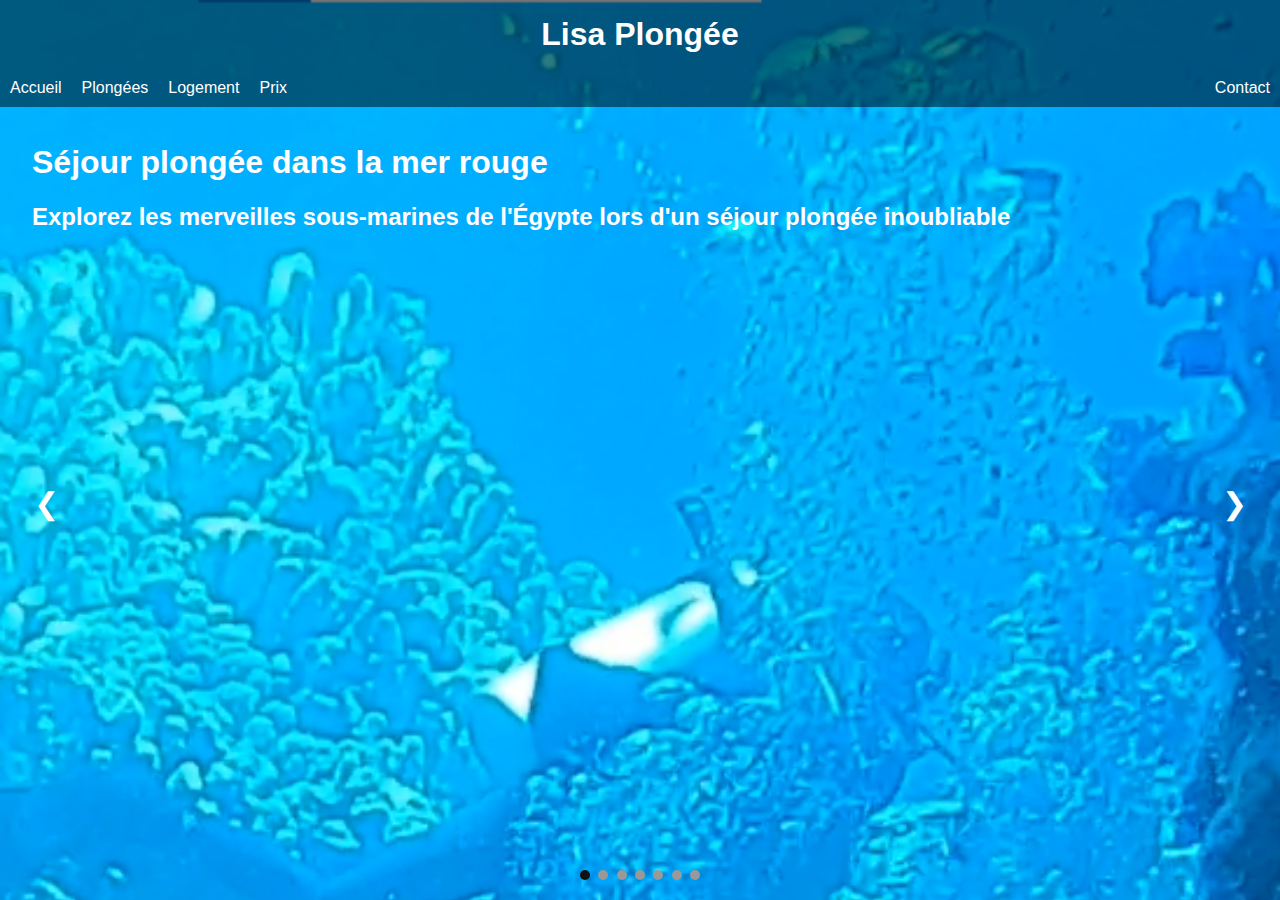
==== index.html @ f899be58 "FIrst page +- ok need to change appartement" ====
<html>
    <head>
        <title>Diving</title>
        <link rel="stylesheet" type="text/css" href="style.css">
        <meta name="viewport" content="width=device-width, initial-scale=1"> 
		<meta content="text/html;charset=utf-8" http-equiv="Content-Type">
		<script type="text/javascript" src="script.js"></script>
    </head>
    <body>
		<div html-file="header/header.html"></div>
        <main>
            

            <div class="gallery" index="0" onload="onGalleryLoaded(this)">
                <div class="slides">
                    <div>
                        <h1>Séjour plongée dans la mer rouge</h1>
                        <h2>Explorez les merveilles sous-marines de l'Égypte lors d'un séjour plongée inoubliable</h2>
                    </div>

                    <div class="card">
                        <h3>Plongées</h3>
                        <img src="images/index/plongée.png" />
                        
                        <p>Venez découvrir les trésors cachés des profondeures de la mer rouge et laissez-vous emporter par la beauté époustouflante de Hurgadha et Marsa Alam</p>
                    </div>

                    <div class="card">
                        <h3>Logement</h3>
                        <img src="images/index/logement.JPG" />
                        <p>Passer un séjour en toute tramquilité dans notre appartement situé à Marsa Alam ou profitez les pied en éventail de vos vacances dans l'hotel de votre choix !</p>
                    </div>
                    <div class="card">
                        <h3>Transferts</h3>
                        <img src="images/index/transfert.jpg" />
                        <p>Choisisez votre vol, communiquez-nous votre date et votre heure d'arrivée et ne pensez plus à rien ! Une personne de confiance viendra vous chercher directement à l'aéroport de votre arrivée pour vous amener à votre lieu de séjour en tout sécurité et sans complications.</p> 
                    </div>
                    <div class="card">
                        <h3>Restauration</h3>
                        <img src="images/index/restauration.jpg" />
                        <p>Découvrez les richesse culinaires de l'Egypte dans les restaurants alentours et découverz les spécialité de la régions.</p>
                    </div>
    
                    <div class="card">
                        <h3>Santé et sécurité</h3>
                        <img src="images/index/santé.png" />
                        <p>Votre santé et votre sécurité nous tient à coeur. </p>
                        <p>Sur place vous disposerz d'un kit de pharacie avec les essentiles de voyage. Un numéro de contact vous sera fournit en cas de problème.</p>
                        <p>Nous vous conseillons de prendre une assurance accidents de plongée (possibilité de décider sur place)</p>
                    </div>
    
                    <div class="card">
                        <h3>Activités annexes</h3>
                        <img src="images/index/activité.png" />
                        <p>La plongée on adore ! Mais pourquoi ne pas profiter d'autres activité dans la région ? En plus des plongées, laissez vous tenter par une journée de quad ou de 4x4 dans le désert ou encore une après midi de bronzette au bord de la plage.</p>
                    </div>
    
                    <div class="card">
                        <h3>Ce que vous pourrez voir</h3>
                        <img src="images/index/restauration.jpg" />
                        <p>Découvrez les photos, vidéos ou montages de personnes ayant déjà participer à un séjour avec nous ! N'hesitez pas à nous envoyé des photos ou vidéos de votre séjour pour partager avec les internautes les différentes espèces que vous avez rencontré</p>
                    </div>
                </div>
                <a class="prev" onclick="previousSlide(this)">❮</a>
				<a class="next" onclick="nextSlide(this)">❯</a>
                <div class="dots">
                    <span onclick="showSlide(0, this)"></span>
                    <span onclick="showSlide(1, this)"></span>
                    <span onclick="showSlide(2, this)"></span>
                    <span onclick="showSlide(3, this)"></span>
                    <span onclick="showSlide(4, this)"></span>
                    <span onclick="showSlide(5, this)"></span>
                    <span onclick="showSlide(6, this)"></span>
                </div>
            </div>
                
                <!--  -->

            

            
            <!-- <div class="pages">
                <div class="card">
                    <h3>Plongées</h3>
                    <img src="images/index/plongée.png" />
                    <p>Venez découvrir les trésors cachés des profondeures de la mer rouge et laissez-vous emporter par la beauté époustouflante de Hurgadha et Marsa Alam</p>
                </div>
                <div class="card">
                    <h3>Logement</h3>
                    <img src="images/index/logement.JPG" />
                    <p>Passer un séjour en toute tramquilité dans notre appartement situé à Marsa Alam ou profitez les pied en éventail de vos vacances dans l'hotel de votre choix !</p>
                </div>
                <div class="card">
                    <h3>Transferts</h3>
                    <img src="images/index/transfert.jpg" />
                    <p>Choisisez votre vol, communiquez-nous votre date et votre heure d'arrivée et ne pensez plus à rien ! Une personne de confiance viendra vous chercher directement à l'aéroport de votre arrivée pour vous amener à votre lieu de séjour en tout sécurité et sans complications.</p> 
                </div>
            </div> -->


            <!-- <div class="flex">
            
            </div> -->

            <!-- <div class="flex">
                <div class="card">
                    <h3>Restauration</h3>
                    <img src="images/index/restauration.jpg" />
                    <p>Découvrez les richesse culinaires de l'Egypte dans les restaurants alentours et découverz les spécialité de la régions.</p>
                </div>

                <div class="card">
                    <h3>Santé et sécurité</h3>
                    <img src="images/index/restauration.jpg" />
                    <p>Découvrez les richesse culinaires de l'Egypte dans les restaurants alentours et découverz les spécialité de la régions.</p>
                </div>

                <div class="card">
                    <h3>Activités annexes</h3>
                    <img src="images/index/restauration.jpg" />
                    <p>Découvrez les richesse culinaires de l'Egypte dans les restaurants alentours et découverz les spécialité de la régions.</p>
                </div>

                <div class="card">
                    <h3>Galerie</h3>
                    <img src="images/index/restauration.jpg" />
                    <p>Découvrez les richesse culinaires de l'Egypte dans les restaurants alentours et découverz les spécialité de la régions.</p>
                </div>
                  
            </div> -->

            <!-- <p>
                Venez découvrir les trésors cachés des profondeures de la mer rouge et laissez-vous emporter par la beauté époustouflante de Hurgadha et Marsa Alam grâce à notre service d'organisation de séjours sur mesure. 
            </p>
            <video controls>
                <source src="montageFullHD.mp4" type="video/mp4">
              Your browser does not support the video tag.
            </video>
            <p>
                Nous vous propose d'organiser pour vous le séjour comprenant le logement, les transferts ainsi que les plongées. Je peux également vous proposer des restaurants intéressants de la région ainsi que des activités annexes (plages, snorkeling, quad, etc.). Je suis à votre disposition pour toute question.
            </p> -->
        </main>
    </body>
</html>
---- style.css ----
main {
    display: flex;
    flex-direction: column;
    margin: 1rem;
}

.gallery {
    display: flex;
    flex-grow: 1;
    flex-direction: column;
    position: relative;
    gap: 1rem;
}

.slides {
    flex-grow: 1;
    display: flex;
    flex-direction: column;
}

.slides > * {
    margin: 0 1rem;
    display: flex;
    flex-direction: column;
    flex-grow: 1;
    display: none;
}

.card {
    background-color: rgba(0,0,0,0.5);
    color: white;
    flex-grow: 1;
    padding: 1rem;
}

.card > img
{
    width: 50%;
    display: block;
    margin: auto;
}

.card > h3 {
    text-align: center;
    margin: 0;
    margin-bottom: 1rem;
}

.prev, .next {
    cursor: pointer;
    position: absolute;
    top: 50%;
    transform: translateY(-50%);
    width: 60px;
    height: 60px;
    display: flex;
    align-items: center;
    justify-content: center;
    border-radius: 50%;
    font-size: 30px;
    background-color: rgba(255,255,255,0);
    transition: background-color 0.6s ease;
}

.prev { 
    left: 0; 
}
.next { 
    right: 0; 
}

.prev:hover, .next:hover 
{
    background-color: rgba(255,255,255,0.5);
}

.dots > * {
    cursor: pointer;
    height: 10px;
    width: 10px;
    margin: 0 2px;
    background-color: #999999;
    border-radius: 50%;
    display: inline-block;
    transition: background-color 0.6s ease;
}

.active, .dot:hover 
{ 
    background-color: #111111;
}

.dots { 
    text-align: center;
}


/* Media Query for Mobile Devices */
@media (max-width: 480px) {

}
  
/* Media Query for low resolution  Tablets, Ipads */
@media (min-width: 481px) and (max-width: 1024px) {

}
  
/* Media Query for Laptops and Desktops */
@media (min-width: 1025px){

}

.title > h1 {
    color: white;
    display: block;
    font-size: x-large;
    max-width: 70%;
    margin: auto;
}

html {
    --border-radius: 0.5rem;
    color: white;
    
}

body {
    margin: 0;
    font-family: 'Gill Sans', 'Gill Sans MT', Calibri, 'Trebuchet MS', sans-serif, sans-serif;
    background-image: url("images/style/background.png");
    background-size: 100%;
    
    background-color: rgb(37, 36, 36);
    display: flex;
    flex-direction: column;
    min-height: 100%;
}

.border {
    border: 20px solid white;
    box-shadow: 0 0 10px rgba(0,0,0,0.5);
    width: 1rem;
    max-width: 20rem;
    min-width: 10rem;
}

.flex {
    display: flex;
    flex-wrap: wrap;

}

.flex > * {
    flex: 1 1 200px;
    margin: 0.5rem;
}

body {
    display: flex;
    flex-direction: column;
}
  
main {
    flex-grow: 1;
    position: relative;
}









/* --- HEADER --- */

header > h1 {
    text-align: center;
    color: white;
    font-size: 2rem;
    padding: 1rem;
    margin: 0;
}

header {
    margin: 0;
    background-color: rgba(0,0,0,0.5);
}

nav > ul {
    list-style-type: none;
    padding: 0;
    margin: 0;
    overflow: hidden;
    
}
  
nav > ul > li {
    float: left;
}

nav > ul > .right {
    float: right;
}
  
nav > ul > li a {
    display: block;
    color: white;
    text-align: center;
    padding: 10px;
    text-decoration: none;
}
  
nav > ul > li a:hover:not(.active) {
    background-color: #111;
}
  
nav .active {
    background-color: #04AA6D;
}

/* --- MAIN --- */

video {
    width: 100%;
    height: auto;
}

/* --- DIAPORAMA IMAGES --- */

.custom-slider { 
    display: none; 
}


.slide-container {
    position: relative;
    margin: auto;
}

.prev, .next {
    cursor: pointer;
    position: absolute;
    top: 50%;
    transform: translateY(-50%);
    width: 60px;
    height: 60px;
    display: flex;
    align-items: center;
    justify-content: center;
    border-radius: 50%;
    color: white;
    font-size: 30px;
    background-color: rgba(0,0,0,0);
    transition: background-color 0.6s ease;
}

.prev { 
    left: 0; 
}
.next { 
    right: 0; 
}

.prev:hover, .next:hover 
{
    background-color: rgba(0,0,0,0.5);
}

.slide-text {
    position: absolute;
    color: #ffffff;
    font-size: 15px;
    padding: 15px;
    bottom: 15px;
    width: 100%;
    text-align: center;
}

.slide-index {
    color: #ffffff;
    font-size: 13px;
    padding: 15px;
    position: absolute;
    top: 0;
}

.slide-img {
    width: 100%;
    height: auto;
    object-fit: cover;
    object-position: center;
}

.slide-dot { 
    text-align: center;
}

.dot {
    cursor: pointer;
    height: 10px;
    width: 10px;
    margin: 0 2px;
    background-color: #999999;
    border-radius: 50%;
    display: inline-block;
    transition: background-color 0.6s ease;
}

.active, .dot:hover 
{ 
    background-color: #111111;
}

.fade {
    animation-name: fade;
    animation-duration: 1s;
}

@keyframes fade {
    from {opacity: 0}
    to {opacity: 1}
}
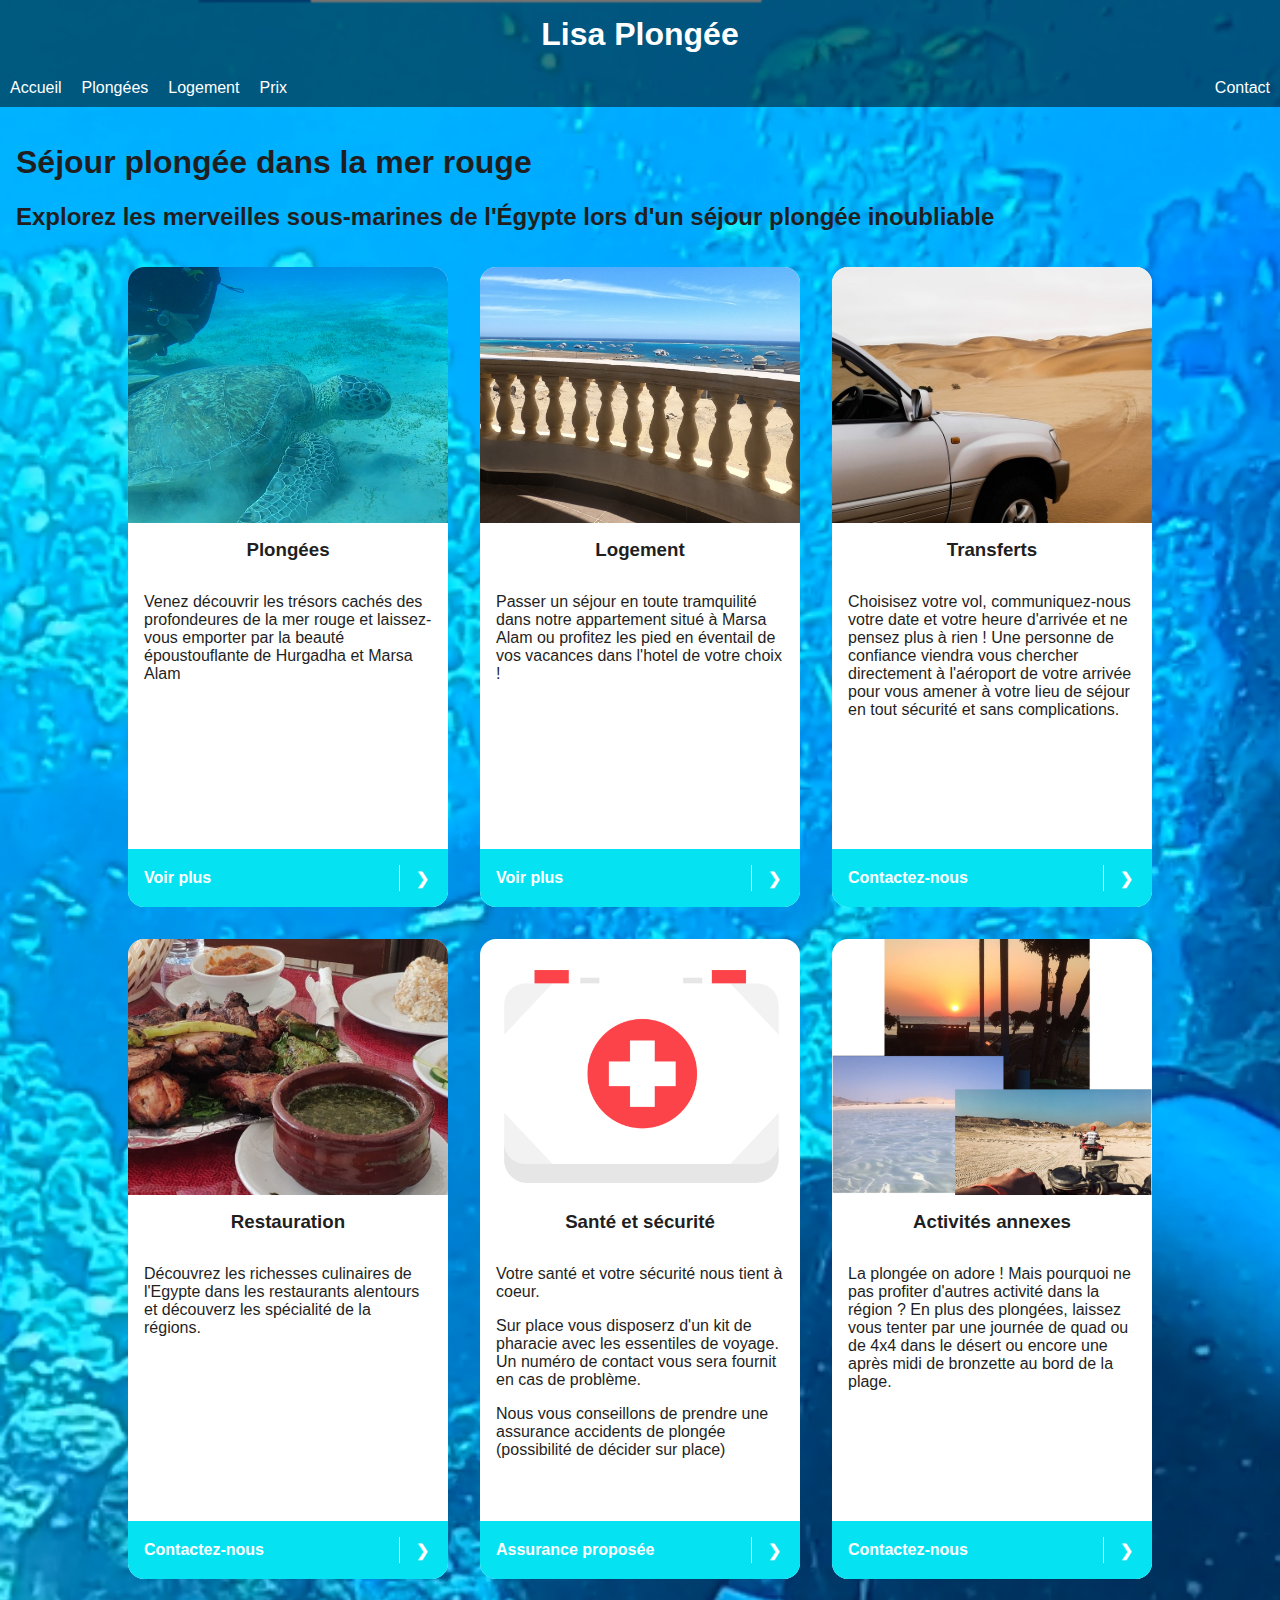
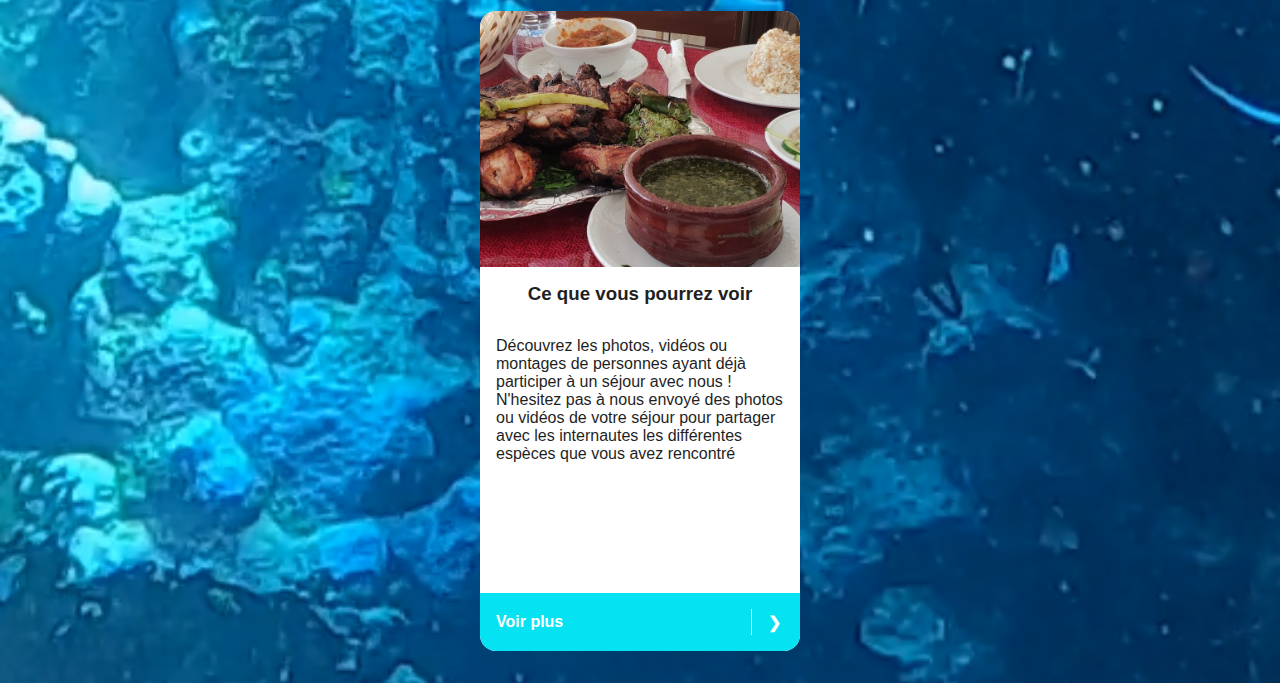
==== commit 37fb6e30: "change card remove index slider" ====
--- a/index.html
+++ b/index.html
@@ -2,143 +2,105 @@
     <head>
         <title>Diving</title>
         <link rel="stylesheet" type="text/css" href="style.css">
-        <meta name="viewport" content="width=device-width, initial-scale=1"> 
-		<meta content="text/html;charset=utf-8" http-equiv="Content-Type">
+        <meta name="viewport" content="width=device-width, initial-scale=1" /> 
+		<meta content="text/html;charset=utf-8" http-equiv="Content-Type" />
 		<script type="text/javascript" src="script.js"></script>
     </head>
     <body>
 		<div html-file="header/header.html"></div>
         <main>
             
-
-            <div class="gallery" index="0" onload="onGalleryLoaded(this)">
-                <div class="slides">
-                    <div>
-                        <h1>Séjour plongée dans la mer rouge</h1>
-                        <h2>Explorez les merveilles sous-marines de l'Égypte lors d'un séjour plongée inoubliable</h2>
-                    </div>
-
-                    <div class="card">
-                        <h3>Plongées</h3>
-                        <img src="images/index/plongée.png" />
-                        
+            <div>
+                <h1>Séjour plongée dans la mer rouge</h1>
+                <h2>Explorez les merveilles sous-marines de l'Égypte lors d'un séjour plongée inoubliable</h2>
+            </div>
+            <div class="card-container">
+                <div class="card">
+                    <img src="images/index/plongée.png" />
+                    <h3>Plongées</h3>
+                    <div class="card-description">
                         <p>Venez découvrir les trésors cachés des profondeures de la mer rouge et laissez-vous emporter par la beauté époustouflante de Hurgadha et Marsa Alam</p>
                     </div>
+                    <div class="card-bottom">
+                        <span>Voir plus</span>
+                        <a href="/diving.html">❯</a>
+                    </div>
+                </div>
 
-                    <div class="card">
-                        <h3>Logement</h3>
-                        <img src="images/index/logement.JPG" />
+                <div class="card">
+                    <img src="images/index/logement.JPG" />
+                    <h3>Logement</h3>
+                    <div class="card-description">
                         <p>Passer un séjour en toute tramquilité dans notre appartement situé à Marsa Alam ou profitez les pied en éventail de vos vacances dans l'hotel de votre choix !</p>
                     </div>
-                    <div class="card">
-                        <h3>Transferts</h3>
-                        <img src="images/index/transfert.jpg" />
+                    <div class="card-bottom">
+                        <span>Voir plus</span>
+                        <a href="/appartement.html">❯</a>
+                    </div>
+                </div>
+                <div class="card">
+                    <img src="images/index/transfert.jpg" />
+                    <h3>Transferts</h3>
+                    <div class="card-description">
+
                         <p>Choisisez votre vol, communiquez-nous votre date et votre heure d'arrivée et ne pensez plus à rien ! Une personne de confiance viendra vous chercher directement à l'aéroport de votre arrivée pour vous amener à votre lieu de séjour en tout sécurité et sans complications.</p> 
                     </div>
-                    <div class="card">
-                        <h3>Restauration</h3>
-                        <img src="images/index/restauration.jpg" />
-                        <p>Découvrez les richesse culinaires de l'Egypte dans les restaurants alentours et découverz les spécialité de la régions.</p>
+                    <div class="card-bottom">
+                        <span>Contactez-nous</span>
+                        <a href="/contact.html">❯</a>
                     </div>
-    
-                    <div class="card">
-                        <h3>Santé et sécurité</h3>
-                        <img src="images/index/santé.png" />
+                </div>
+                <div class="card">
+                    <img src="images/index/restauration.jpg" />
+                    <h3>Restauration</h3>
+                    <div class="card-description">
+                        <p>Découvrez les richesses culinaires de l'Egypte dans les restaurants alentours et découverz les spécialité de la régions.</p>
+                    </div>
+                    <div class="card-bottom">
+                        <span>Contactez-nous</span>
+                        <a href="/contact.html">❯</a>
+                    </div>
+                </div>
+
+                <div class="card">
+                    <img src="images/index/santé.png" />
+                    <h3>Santé et sécurité</h3>
+                    <div class="card-description">
+
                         <p>Votre santé et votre sécurité nous tient à coeur. </p>
                         <p>Sur place vous disposerz d'un kit de pharacie avec les essentiles de voyage. Un numéro de contact vous sera fournit en cas de problème.</p>
                         <p>Nous vous conseillons de prendre une assurance accidents de plongée (possibilité de décider sur place)</p>
                     </div>
-    
-                    <div class="card">
-                        <h3>Activités annexes</h3>
-                        <img src="images/index/activité.png" />
-                        <p>La plongée on adore ! Mais pourquoi ne pas profiter d'autres activité dans la région ? En plus des plongées, laissez vous tenter par une journée de quad ou de 4x4 dans le désert ou encore une après midi de bronzette au bord de la plage.</p>
+                    <div class="card-bottom">
+                        <span>Assurance proposée</span>
+                        <a href="https://www.daneurope.org/fr/">❯</a>
                     </div>
-    
-                    <div class="card">
-                        <h3>Ce que vous pourrez voir</h3>
-                        <img src="images/index/restauration.jpg" />
-                        <p>Découvrez les photos, vidéos ou montages de personnes ayant déjà participer à un séjour avec nous ! N'hesitez pas à nous envoyé des photos ou vidéos de votre séjour pour partager avec les internautes les différentes espèces que vous avez rencontré</p>
-                    </div>
-                </div>
-                <a class="prev" onclick="previousSlide(this)">❮</a>
-				<a class="next" onclick="nextSlide(this)">❯</a>
-                <div class="dots">
-                    <span onclick="showSlide(0, this)"></span>
-                    <span onclick="showSlide(1, this)"></span>
-                    <span onclick="showSlide(2, this)"></span>
-                    <span onclick="showSlide(3, this)"></span>
-                    <span onclick="showSlide(4, this)"></span>
-                    <span onclick="showSlide(5, this)"></span>
-                    <span onclick="showSlide(6, this)"></span>
-                </div>
-            </div>
-                
-                <!--  -->
-
-            
-
-            
-            <!-- <div class="pages">
-                <div class="card">
-                    <h3>Plongées</h3>
-                    <img src="images/index/plongée.png" />
-                    <p>Venez découvrir les trésors cachés des profondeures de la mer rouge et laissez-vous emporter par la beauté époustouflante de Hurgadha et Marsa Alam</p>
-                </div>
-                <div class="card">
-                    <h3>Logement</h3>
-                    <img src="images/index/logement.JPG" />
-                    <p>Passer un séjour en toute tramquilité dans notre appartement situé à Marsa Alam ou profitez les pied en éventail de vos vacances dans l'hotel de votre choix !</p>
-                </div>
-                <div class="card">
-                    <h3>Transferts</h3>
-                    <img src="images/index/transfert.jpg" />
-                    <p>Choisisez votre vol, communiquez-nous votre date et votre heure d'arrivée et ne pensez plus à rien ! Une personne de confiance viendra vous chercher directement à l'aéroport de votre arrivée pour vous amener à votre lieu de séjour en tout sécurité et sans complications.</p> 
-                </div>
-            </div> -->
-
-
-            <!-- <div class="flex">
-            
-            </div> -->
-
-            <!-- <div class="flex">
-                <div class="card">
-                    <h3>Restauration</h3>
-                    <img src="images/index/restauration.jpg" />
-                    <p>Découvrez les richesse culinaires de l'Egypte dans les restaurants alentours et découverz les spécialité de la régions.</p>
                 </div>
 
                 <div class="card">
-                    <h3>Santé et sécurité</h3>
-                    <img src="images/index/restauration.jpg" />
-                    <p>Découvrez les richesse culinaires de l'Egypte dans les restaurants alentours et découverz les spécialité de la régions.</p>
+                    <img src="images/index/activité.png" />
+                    <h3>Activités annexes</h3>
+                    <div class="card-description">
+                        <p>La plongée on adore ! Mais pourquoi ne pas profiter d'autres activité dans la région ? En plus des plongées, laissez vous tenter par une journée de quad ou de 4x4 dans le désert ou encore une après midi de bronzette au bord de la plage.</p>
+                    </div>
+                    <div class="card-bottom">
+                        <span>Contactez-nous</span>
+                        <a href="/appartement.html">❯</a>
+                    </div>
                 </div>
 
                 <div class="card">
-                    <h3>Activités annexes</h3>
                     <img src="images/index/restauration.jpg" />
-                    <p>Découvrez les richesse culinaires de l'Egypte dans les restaurants alentours et découverz les spécialité de la régions.</p>
+                    <h3>Ce que vous pourrez voir</h3>
+                    <div class="card-description">
+                        <p>Découvrez les photos, vidéos ou montages de personnes ayant déjà participer à un séjour avec nous ! N'hesitez pas à nous envoyé des photos ou vidéos de votre séjour pour partager avec les internautes les différentes espèces que vous avez rencontré</p>
+                    </div>
+                    <div class="card-bottom">
+                        <span>Voir plus</span>
+                        <a href="">❯</a>
+                    </div>
                 </div>
-
-                <div class="card">
-                    <h3>Galerie</h3>
-                    <img src="images/index/restauration.jpg" />
-                    <p>Découvrez les richesse culinaires de l'Egypte dans les restaurants alentours et découverz les spécialité de la régions.</p>
-                </div>
-                  
-            </div> -->
-
-            <!-- <p>
-                Venez découvrir les trésors cachés des profondeures de la mer rouge et laissez-vous emporter par la beauté époustouflante de Hurgadha et Marsa Alam grâce à notre service d'organisation de séjours sur mesure. 
-            </p>
-            <video controls>
-                <source src="montageFullHD.mp4" type="video/mp4">
-              Your browser does not support the video tag.
-            </video>
-            <p>
-                Nous vous propose d'organiser pour vous le séjour comprenant le logement, les transferts ainsi que les plongées. Je peux également vous proposer des restaurants intéressants de la région ainsi que des activités annexes (plages, snorkeling, quad, etc.). Je suis à votre disposition pour toute question.
-            </p> -->
+            </div>
         </main>
     </body>
 </html>--- a/style.css
+++ b/style.css
@@ -1,6 +1,4 @@
 main {
-    display: flex;
-    flex-direction: column;
     margin: 1rem;
 }
 
@@ -26,24 +24,68 @@
     display: none;
 }
 
+
+.card-container {
+    display: flex;
+    flex-wrap: wrap;
+    justify-content: center;
+}
+
 .card {
-    background-color: rgba(0,0,0,0.5);
-    color: white;
-    flex-grow: 1;
-    padding: 1rem;
+    background-color: white;
+    margin: 1rem;
+    width: 20%;
+    min-width: 20rem;
+    border-radius: 1rem;
+    display: flex;
+    flex-direction: column;
+    height: 40rem;
+
 }
 
 .card > img
 {
-    width: 50%;
+    width: 100%;
+    height: 40%;
     display: block;
     margin: auto;
+    border-radius: 1rem 1rem 0 0;
+    margin: 0;
+    object-fit: cover;
 }
 
 .card > h3 {
     text-align: center;
-    margin: 0;
-    margin-bottom: 1rem;
+    margin: 1rem;
+}
+
+.card > p {
+    margin: 1rem;
+}
+
+.card-description{
+    margin: 0 1rem;
+    max-width: max-content;
+    flex-grow: 1;
+}
+
+.card-bottom{
+    background-color: #05e3f3;
+    border-radius: 0 0 1rem 1rem;
+    padding : 1rem;
+    color: white;
+    display: flex;
+    font-weight: bold;
+    align-items: center;
+}
+
+.card-bottom > a{
+    text-decoration: none;
+    color: white;
+    margin-left: auto;
+    border-left: 1px solid white;
+    padding: 0.2rem;
+    padding-left: 1rem;
 }
 
 .prev, .next {
@@ -120,13 +162,13 @@
 
 html {
     --border-radius: 0.5rem;
-    color: white;
+    color : rgb(31, 31, 31);
     
 }
 
 body {
     margin: 0;
-    font-family: 'Gill Sans', 'Gill Sans MT', Calibri, 'Trebuchet MS', sans-serif, sans-serif;
+    font-family: "Helvetica";
     background-image: url("images/style/background.png");
     background-size: 100%;
     
@@ -159,10 +201,75 @@
     display: flex;
     flex-direction: column;
 }
-  
-main {
-    flex-grow: 1;
-    position: relative;
+
+
+:root {
+    --info_section_gradSize: 30px;
+    --info_section_gradColor:  rgba(71, 71, 243, 0.7);
+}
+
+.info_section {
+    padding:var(--info_section_gradSize);
+    max-width: fit-content;
+
+  background-image: 
+    /* center */
+    linear-gradient(to bottom, var(--info_section_gradColor), var(--info_section_gradColor)), 
+    /* top */
+    linear-gradient(to top, var(--info_section_gradColor), transparent), 
+    /* right */
+    linear-gradient(to right, var(--info_section_gradColor), transparent), 
+    /* bottom */
+    linear-gradient(to bottom, var(--info_section_gradColor), transparent), 
+    /* left */
+    linear-gradient(to left, var(--info_section_gradColor), transparent), 
+    /* top left */
+    radial-gradient(ellipse farthest-side at 100% 100%, var(--info_section_gradColor), transparent), 
+    /* top right */
+    radial-gradient(ellipse farthest-side at 0 100%, var(--info_section_gradColor), transparent), 
+    /* bottom right */
+    radial-gradient(ellipse farthest-side at 0 0, var(--info_section_gradColor), transparent), 
+    /* bottom left */
+    radial-gradient(ellipse farthest-side at 100% 0, var(--info_section_gradColor), transparent);
+  background-position: 
+    /* center */
+    var(--info_section_gradSize) var(--info_section_gradSize), 
+    /* top */
+    var(--info_section_gradSize) 0, 
+    /* right */
+    100% var(--info_section_gradSize), 
+    /* bottom */
+    var(--info_section_gradSize) 100%, 
+    /* left */
+    0 var(--info_section_gradSize),
+    /* top left */
+    0 0, 
+    /* top right */
+    100% 0,
+    /* bottom right */
+    100% 100%, 
+    /* bottom left */
+    0 100%;
+  background-size:
+    /* center */
+    calc(100% - 2 * var(--info_section_gradSize)) calc(100% - 2 * var(--info_section_gradSize)), 
+    /* top */
+    calc(100% - 2 * var(--info_section_gradSize)) var(--info_section_gradSize), 
+    /* right */
+    var(--info_section_gradSize) calc(100% - 2 * var(--info_section_gradSize)), 
+    /* bottom */
+    calc(100% - 2 * var(--info_section_gradSize)) var(--info_section_gradSize), 
+    /* left */
+    var(--info_section_gradSize) calc(100% - 2 * var(--info_section_gradSize)), 
+    /* top left */
+    var(--info_section_gradSize) var(--info_section_gradSize), 
+    /* top right */
+    var(--info_section_gradSize) var(--info_section_gradSize), 
+    /* bottom right */
+    var(--info_section_gradSize) var(--info_section_gradSize), 
+    /* bottom left */
+    var(--info_section_gradSize) var(--info_section_gradSize);
+  background-repeat: no-repeat;
 }
 
 
@@ -321,4 +428,53 @@
 @keyframes fade {
     from {opacity: 0}
     to {opacity: 1}
+}
+
+
+/* --- Tables --- */
+
+:root {
+    --tableRadius: 15px;
+}
+
+table {
+    table-layout: fixed;
+    border-collapse: collapse;
+}
+
+th, td {
+    padding: 15px;
+    text-align: left;
+}
+
+thead th {
+  background: linear-gradient(
+    to bottom,
+    rgba(0, 0, 0, 0.1),
+    rgb(37, 36, 36)
+  );
+}
+
+thead th:first-child {
+    border-top-left-radius: var(--tableRadius);
+}
+
+thead th:last-child {
+    border-top-right-radius: var(--tableRadius);
+}
+
+tbody tr:last-child td:first-child {
+    border-bottom-left-radius: var(--tableRadius);
+}
+
+tbody tr:last-child td:last-child {
+    border-bottom-right-radius: var(--tableRadius);
+}
+
+tbody tr:nth-child(odd) {
+    background-color: #c66ef8;
+}
+
+tbody tr:nth-child(even) {
+    background-color: #c9a0f8;
 }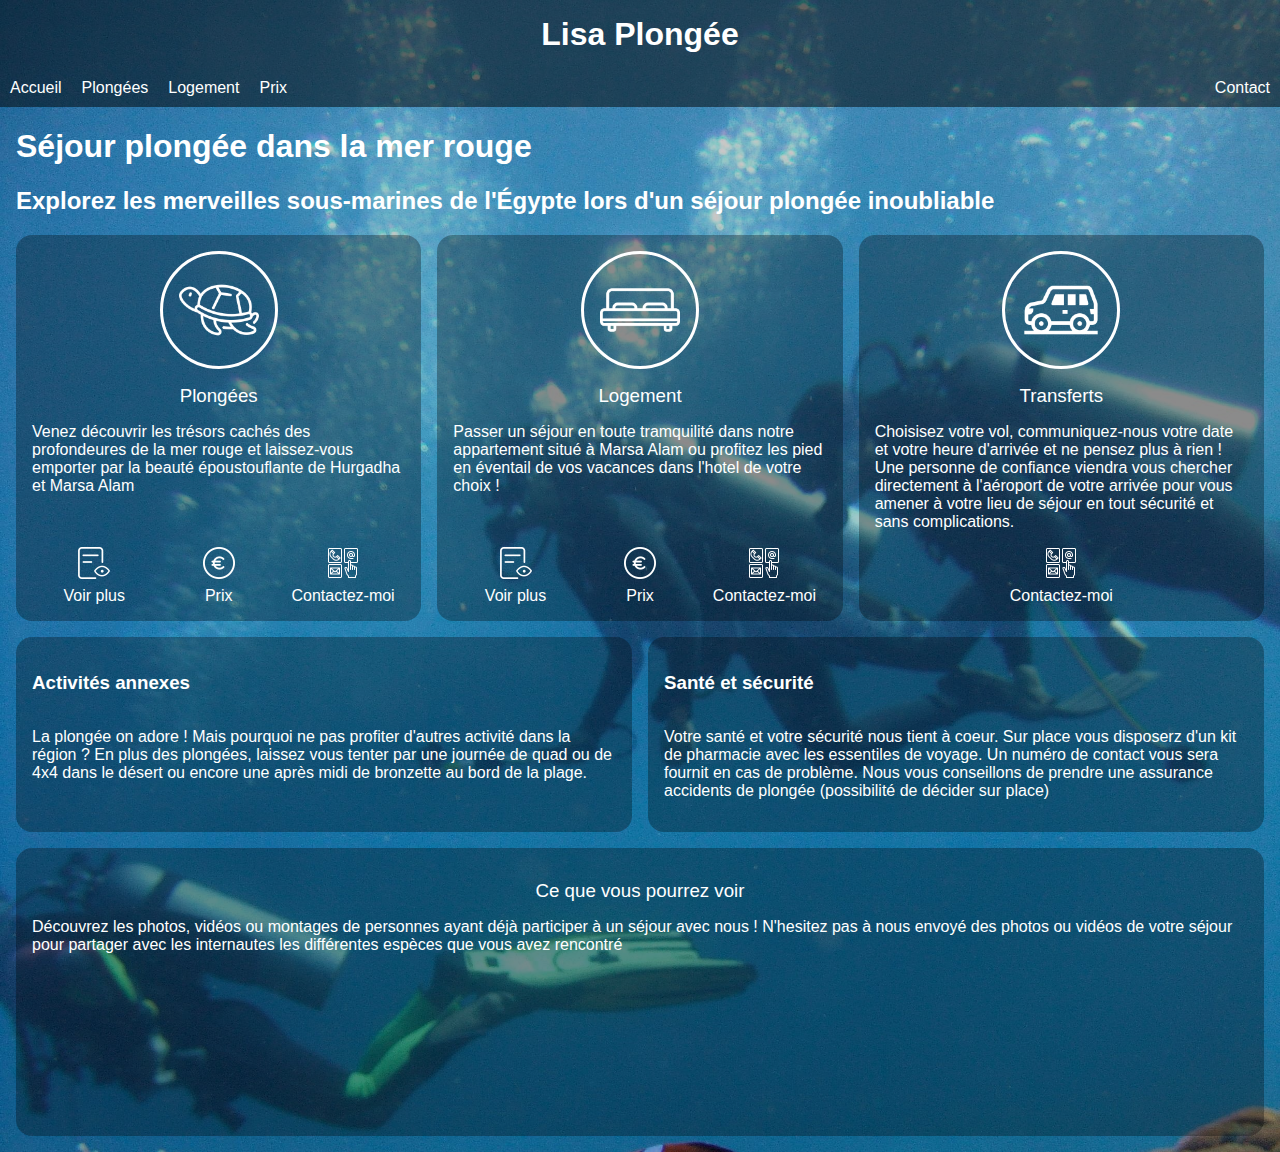
==== commit 8625064e: "index finished and clean diving" ====
--- a/index.html
+++ b/index.html
@@ -16,91 +16,101 @@
             </div>
             <div class="card-container">
                 <div class="card">
-                    <img src="images/index/plongée.png" />
-                    <h3>Plongées</h3>
+                    <div class="card-image">
+                        <img src="images/index/diving.png" />
+                    </div>
                     <div class="card-description">
+                        <h3>Plongées</h3>
                         <p>Venez découvrir les trésors cachés des profondeures de la mer rouge et laissez-vous emporter par la beauté époustouflante de Hurgadha et Marsa Alam</p>
                     </div>
                     <div class="card-bottom">
-                        <span>Voir plus</span>
-                        <a href="/diving.html">❯</a>
+                        <a href="diving.html" class="image-link">
+                            <img src="images/index/voir.png"/>
+                            <div>Voir plus</div>
+                        </a>
+                        <a href="prix.html"  class="image-link">
+                            <img src="images/index/euro.png"/>
+                            <div>Prix</div>
+                        </a>
+                        <a href="contact.html" class="image-link">
+                            <img src="images/index/communiquer.png"/>
+                            <div>Contactez-moi</div>
+                        </a>
                     </div>
                 </div>
 
                 <div class="card">
-                    <img src="images/index/logement.JPG" />
-                    <h3>Logement</h3>
+                    <div class="card-image">
+                        <img src="images/index/accommodation.png" />
+                    </div>
                     <div class="card-description">
+                        <h3>Logement</h3>
                         <p>Passer un séjour en toute tramquilité dans notre appartement situé à Marsa Alam ou profitez les pied en éventail de vos vacances dans l'hotel de votre choix !</p>
                     </div>
                     <div class="card-bottom">
-                        <span>Voir plus</span>
-                        <a href="/appartement.html">❯</a>
-                    </div>
-                </div>
-                <div class="card">
-                    <img src="images/index/transfert.jpg" />
-                    <h3>Transferts</h3>
-                    <div class="card-description">
-
-                        <p>Choisisez votre vol, communiquez-nous votre date et votre heure d'arrivée et ne pensez plus à rien ! Une personne de confiance viendra vous chercher directement à l'aéroport de votre arrivée pour vous amener à votre lieu de séjour en tout sécurité et sans complications.</p> 
-                    </div>
-                    <div class="card-bottom">
-                        <span>Contactez-nous</span>
-                        <a href="/contact.html">❯</a>
-                    </div>
-                </div>
-                <div class="card">
-                    <img src="images/index/restauration.jpg" />
-                    <h3>Restauration</h3>
-                    <div class="card-description">
-                        <p>Découvrez les richesses culinaires de l'Egypte dans les restaurants alentours et découverz les spécialité de la régions.</p>
-                    </div>
-                    <div class="card-bottom">
-                        <span>Contactez-nous</span>
-                        <a href="/contact.html">❯</a>
+                        <a href="diving.html" class="image-link">
+                            <img src="images/index/voir.png"/>
+                            <div>Voir plus</div>
+                        </a>
+                        <a href="prix.html"  class="image-link">
+                            <img src="images/index/euro.png"/>
+                            <div>Prix</div>
+                        </a>
+                        <a href="contact.html" class="image-link">
+                            <img src="images/index/communiquer.png"/>
+                            <div>Contactez-moi</div>
+                        </a>
                     </div>
                 </div>
 
                 <div class="card">
-                    <img src="images/index/santé.png" />
-                    <h3>Santé et sécurité</h3>
+                    <div class="card-image">
+                        <img src="images/index/transfer.png" />
+                    </div>
                     <div class="card-description">
-
-                        <p>Votre santé et votre sécurité nous tient à coeur. </p>
-                        <p>Sur place vous disposerz d'un kit de pharacie avec les essentiles de voyage. Un numéro de contact vous sera fournit en cas de problème.</p>
-                        <p>Nous vous conseillons de prendre une assurance accidents de plongée (possibilité de décider sur place)</p>
+                        <h3>Transferts</h3>
+                        <p>Choisisez votre vol, communiquez-nous votre date et votre heure d'arrivée et ne pensez plus à rien ! Une personne de confiance viendra vous chercher directement à l'aéroport de votre arrivée pour vous amener à votre lieu de séjour en tout sécurité et sans complications.</p> 
                     </div>
                     <div class="card-bottom">
-                        <span>Assurance proposée</span>
-                        <a href="https://www.daneurope.org/fr/">❯</a>
+                        <a href="contact.html" class="image-link">
+                            <img src="images/index/communiquer.png"/>
+                            <div>Contactez-moi</div>
+                        </a>
                     </div>
+                </div>
+            </div>
+
+            <div class="card-container">
+
+                <div class="card">
+                    <h3>Activités annexes</h3>
+                    <p>La plongée on adore ! Mais pourquoi ne pas profiter d'autres activité dans la région ? En plus des plongées, laissez vous tenter par une journée de quad ou de 4x4 dans le désert ou encore une après midi de bronzette au bord de la plage.</p>
                 </div>
 
                 <div class="card">
-                    <img src="images/index/activité.png" />
-                    <h3>Activités annexes</h3>
-                    <div class="card-description">
-                        <p>La plongée on adore ! Mais pourquoi ne pas profiter d'autres activité dans la région ? En plus des plongées, laissez vous tenter par une journée de quad ou de 4x4 dans le désert ou encore une après midi de bronzette au bord de la plage.</p>
-                    </div>
-                    <div class="card-bottom">
-                        <span>Contactez-nous</span>
-                        <a href="/appartement.html">❯</a>
-                    </div>
-                </div>
-
-                <div class="card">
-                    <img src="images/index/restauration.jpg" />
-                    <h3>Ce que vous pourrez voir</h3>
-                    <div class="card-description">
-                        <p>Découvrez les photos, vidéos ou montages de personnes ayant déjà participer à un séjour avec nous ! N'hesitez pas à nous envoyé des photos ou vidéos de votre séjour pour partager avec les internautes les différentes espèces que vous avez rencontré</p>
-                    </div>
-                    <div class="card-bottom">
-                        <span>Voir plus</span>
-                        <a href="">❯</a>
-                    </div>
+                    <h3>Santé et sécurité</h3>
+                    <p>Votre santé et votre sécurité nous tient à coeur. Sur place vous disposerz d'un kit de pharmacie avec les essentiles de voyage. Un numéro de contact vous sera fournit en cas de problème. Nous vous conseillons de prendre une assurance accidents de plongée (possibilité de décider sur place)</p>
                 </div>
             </div>
+
+            <div class="card">
+                <div class="card-description">
+                    <h3>Ce que vous pourrez voir</h3>
+                    <p>Découvrez les photos, vidéos ou montages de personnes ayant déjà participer à un séjour avec nous ! N'hesitez pas à nous envoyé des photos ou vidéos de votre séjour pour partager avec les internautes les différentes espèces que vous avez rencontré</p>
+                </div>
+                <video>
+                    <source src="images/index/video.mp4" type="video/mp4">
+                </video>
+             </div>
+
+            
+
+            
+
+            
+
+                
+            
         </main>
     </body>
 </html>--- a/style.css
+++ b/style.css
@@ -1,6 +1,7 @@
-main {
+main > *{
     margin: 1rem;
 }
+
 
 .gallery {
     display: flex;
@@ -22,70 +23,6 @@
     flex-direction: column;
     flex-grow: 1;
     display: none;
-}
-
-
-.card-container {
-    display: flex;
-    flex-wrap: wrap;
-    justify-content: center;
-}
-
-.card {
-    background-color: white;
-    margin: 1rem;
-    width: 20%;
-    min-width: 20rem;
-    border-radius: 1rem;
-    display: flex;
-    flex-direction: column;
-    height: 40rem;
-
-}
-
-.card > img
-{
-    width: 100%;
-    height: 40%;
-    display: block;
-    margin: auto;
-    border-radius: 1rem 1rem 0 0;
-    margin: 0;
-    object-fit: cover;
-}
-
-.card > h3 {
-    text-align: center;
-    margin: 1rem;
-}
-
-.card > p {
-    margin: 1rem;
-}
-
-.card-description{
-    margin: 0 1rem;
-    max-width: max-content;
-    flex-grow: 1;
-}
-
-.card-bottom{
-    background-color: #05e3f3;
-    border-radius: 0 0 1rem 1rem;
-    padding : 1rem;
-    color: white;
-    display: flex;
-    font-weight: bold;
-    align-items: center;
-}
-
-.card-bottom > a{
-    text-decoration: none;
-    color: white;
-    margin-left: auto;
-    border-left: 1px solid white;
-    padding: 0.2rem;
-    padding-left: 1rem;
 }
 
 .prev, .next {
@@ -137,19 +74,189 @@
 }
 
 
+.section-container {
+    display: flex;
+    flex-wrap: wrap;
+    justify-content: center;
+}
+
+.section-container > *:not(:last-child) {
+    margin-bottom: 1rem;
+}
+
+.section {
+    background-color: rgba(0, 0, 0, 0.3);
+    width: 90%;
+    border-radius: 0.5rem;
+    display: flex;
+    overflow: hidden;
+    align-items: stretch;
+    flex-grow: 1;
+}
+
+.section > img
+{
+    display: inline;
+    margin: 0;
+    position: relative;
+    object-fit: cover;
+}
+
+.section-description > h3 {
+    text-align: center;
+    margin: 0;
+    margin-top: 1rem;
+    font-weight: normal;
+    height: max-content;
+}
+
+.section > p {
+    margin: 1rem;
+}
+
+.section-description{
+    margin: 0 1rem;
+    max-width: max-content;
+    flex-grow: 1;
+}
+
+
+
+
+.card {
+    background-color: rgba(0, 0, 0, 0.3);
+    border-radius: 1rem;
+    padding: 1rem;
+    display: flex;
+    flex-direction: column;
+}
+
+.card-description
+{
+    flex-grow: 1;
+}
+
+.card-description > h3 {
+    text-align: center;
+    margin: 0;
+    margin-top: 1rem;
+    font-weight: normal;
+    height: max-content;
+}
+
+.card-image {
+    width: 5rem;
+    border-radius: 50%;
+    border: 0.2rem solid white;
+    padding: 1rem;
+    margin: auto;
+}
+
+.card-image > img
+{
+    width: 100%;
+    height: auto;
+}
+
+.card-bottom
+{
+    display: flex;
+    flex-wrap: nowrap;
+}
+
+.card-bottom > .image-link {
+    flex: 1;
+}
+
+.image-link
+{
+    text-decoration: none;
+    color: white;
+    display: flex;
+    flex-direction: column;
+}
+
+.image-link > img
+{
+    width: 2rem;
+    margin: 0 auto;
+}
+
+.image-link > div
+{
+    text-align: center;
+    margin-top: 0.5rem;
+}
+
 /* Media Query for Mobile Devices */
 @media (max-width: 480px) {
-
+    .section {
+        flex-direction: column;
+        height: max-content;
+    }
+
+    .section > img
+    {
+        width: 100%;
+        height: 30%;
+    }
+
+    .card-container > *:not(:last-child) {
+        margin-bottom: 1rem;
+    }
 }
   
 /* Media Query for low resolution  Tablets, Ipads */
 @media (min-width: 481px) and (max-width: 1024px) {
-
+    .section {
+        flex-direction: column;
+        height: max-content;
+    }
+
+    .section > img
+    {
+        width: 100%;
+        height: 30%;
+    }
+
+    .card-container > *:not(:last-child) {
+        margin-bottom: 1rem;
+    }
 }
   
 /* Media Query for Laptops and Desktops */
 @media (min-width: 1025px){
-
+    .section {
+        flex-direction: row;
+    }
+
+    .section-container .section:nth-child(odd) {
+        flex-direction: row;
+    }
+
+    .section-container .section:nth-child(even) {
+        flex-direction: row-reverse;
+    }
+
+    .section > img
+    {
+        width: 30%;
+        height: 100%;
+    }
+
+    .card-container {
+        display: flex;
+        align-items: stretch;
+        justify-content: center;
+    }
+    
+    .card-container > *:not(:last-child) {
+        margin-right: 1rem;
+    }
+    
+    .card-container > * {
+        flex: 1;
+    }
 }
 
 .title > h1 {
@@ -162,17 +269,19 @@
 
 html {
     --border-radius: 0.5rem;
-    color : rgb(31, 31, 31);
+    color : white;
     
 }
 
 body {
     margin: 0;
     font-family: "Helvetica";
-    background-image: url("images/style/background.png");
-    background-size: 100%;
-    
-    background-color: rgb(37, 36, 36);
+    background-image: url('header/header.jpg');
+    background-color: rgb(100,100,100);
+    background-blend-mode: overlay;
+    background-repeat: no-repeat;
+    background-size: cover;
+    background-attachment: fixed;
     display: flex;
     flex-direction: column;
     min-height: 100%;
@@ -209,69 +318,13 @@
 }
 
 .info_section {
-    padding:var(--info_section_gradSize);
-    max-width: fit-content;
-
-  background-image: 
-    /* center */
-    linear-gradient(to bottom, var(--info_section_gradColor), var(--info_section_gradColor)), 
-    /* top */
-    linear-gradient(to top, var(--info_section_gradColor), transparent), 
-    /* right */
-    linear-gradient(to right, var(--info_section_gradColor), transparent), 
-    /* bottom */
-    linear-gradient(to bottom, var(--info_section_gradColor), transparent), 
-    /* left */
-    linear-gradient(to left, var(--info_section_gradColor), transparent), 
-    /* top left */
-    radial-gradient(ellipse farthest-side at 100% 100%, var(--info_section_gradColor), transparent), 
-    /* top right */
-    radial-gradient(ellipse farthest-side at 0 100%, var(--info_section_gradColor), transparent), 
-    /* bottom right */
-    radial-gradient(ellipse farthest-side at 0 0, var(--info_section_gradColor), transparent), 
-    /* bottom left */
-    radial-gradient(ellipse farthest-side at 100% 0, var(--info_section_gradColor), transparent);
-  background-position: 
-    /* center */
-    var(--info_section_gradSize) var(--info_section_gradSize), 
-    /* top */
-    var(--info_section_gradSize) 0, 
-    /* right */
-    100% var(--info_section_gradSize), 
-    /* bottom */
-    var(--info_section_gradSize) 100%, 
-    /* left */
-    0 var(--info_section_gradSize),
-    /* top left */
-    0 0, 
-    /* top right */
-    100% 0,
-    /* bottom right */
-    100% 100%, 
-    /* bottom left */
-    0 100%;
-  background-size:
-    /* center */
-    calc(100% - 2 * var(--info_section_gradSize)) calc(100% - 2 * var(--info_section_gradSize)), 
-    /* top */
-    calc(100% - 2 * var(--info_section_gradSize)) var(--info_section_gradSize), 
-    /* right */
-    var(--info_section_gradSize) calc(100% - 2 * var(--info_section_gradSize)), 
-    /* bottom */
-    calc(100% - 2 * var(--info_section_gradSize)) var(--info_section_gradSize), 
-    /* left */
-    var(--info_section_gradSize) calc(100% - 2 * var(--info_section_gradSize)), 
-    /* top left */
-    var(--info_section_gradSize) var(--info_section_gradSize), 
-    /* top right */
-    var(--info_section_gradSize) var(--info_section_gradSize), 
-    /* bottom right */
-    var(--info_section_gradSize) var(--info_section_gradSize), 
-    /* bottom left */
-    var(--info_section_gradSize) var(--info_section_gradSize);
-  background-repeat: no-repeat;
-}
-
+    padding: 1rem;
+    border: 1px solid white;
+    background-color: rgba(255, 255, 255, 0.5);
+    border-radius: 0.5rem;
+    font-style: italic;
+    color: black;
+}
 
 
 
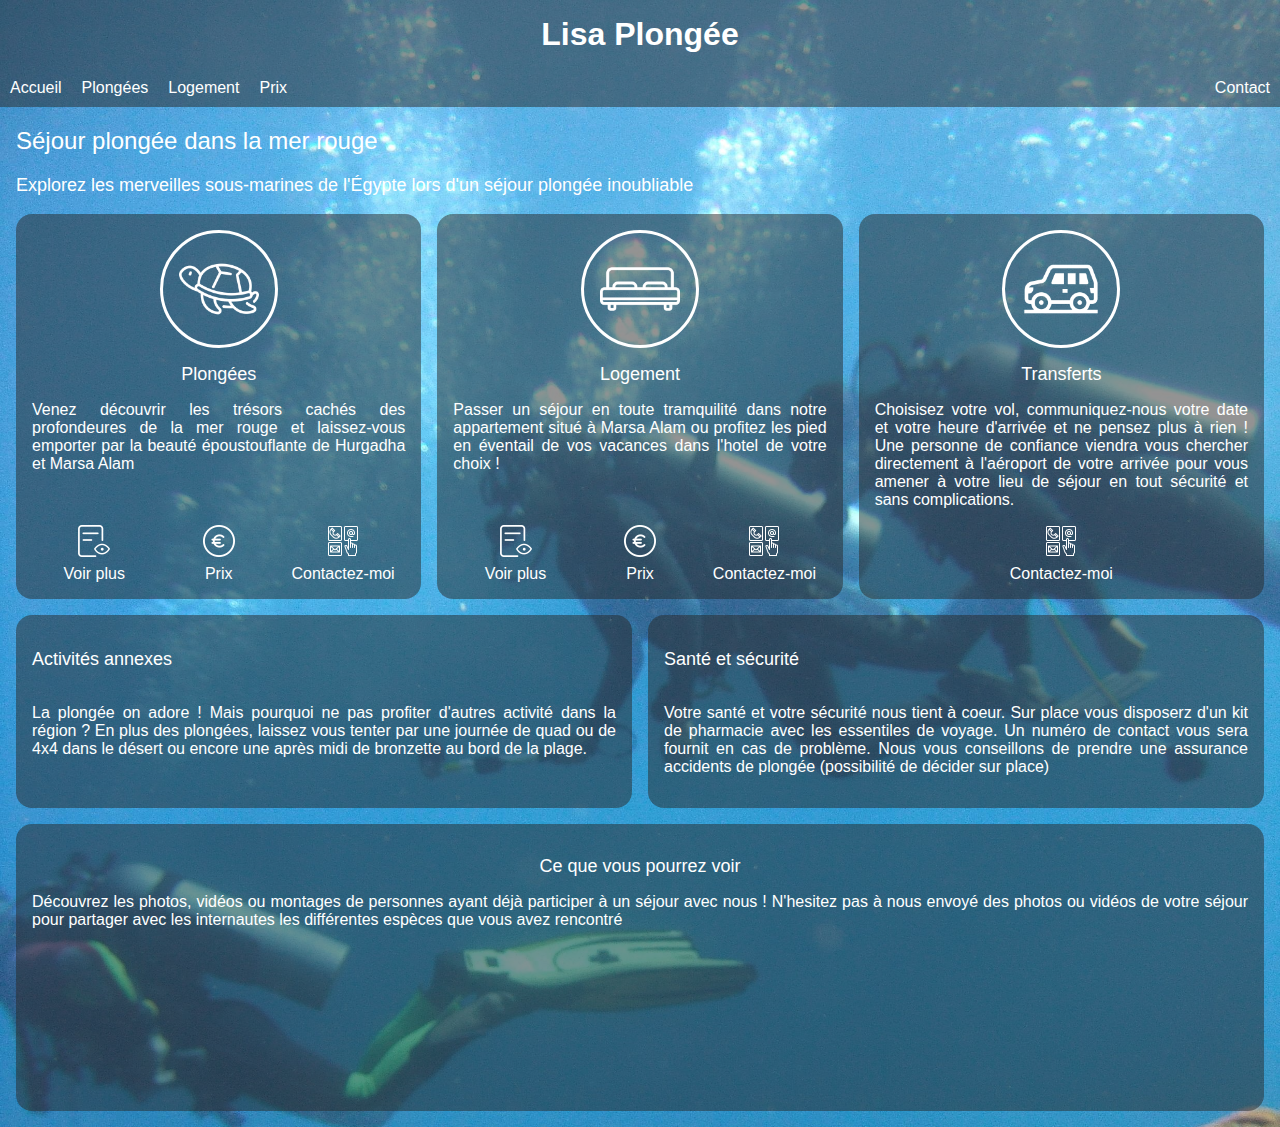
==== commit 50604b46: "miss only prize and contact" ====
--- a/index.html
+++ b/index.html
@@ -11,8 +11,8 @@
         <main>
             
             <div>
-                <h1>Séjour plongée dans la mer rouge</h1>
-                <h2>Explorez les merveilles sous-marines de l'Égypte lors d'un séjour plongée inoubliable</h2>
+                <h2>Séjour plongée dans la mer rouge</h2>
+                <h3>Explorez les merveilles sous-marines de l'Égypte lors d'un séjour plongée inoubliable</h3>
             </div>
             <div class="card-container">
                 <div class="card">
--- a/style.css
+++ b/style.css
@@ -2,27 +2,57 @@
     margin: 1rem;
 }
 
+h2 {
+    font-size: x-large;
+    font-weight: normal;
+    height: max-content;
+}
+
+h3 {
+    font-size: large;
+    font-weight: normal;
+    height: max-content;
+}
+
+.data {
+    display: flex;
+    flex-wrap: wrap;
+    gap: 1rem;
+}
+
+.data > * {
+    border: 1px solid var(--color4);
+    padding: 0.5rem;
+    border-radius: 1rem;
+}
+
+.data > *::before{
+    content: "🗸 ";
+}
 
 .gallery {
-    display: flex;
-    flex-grow: 1;
-    flex-direction: column;
+    height: 60vh;
+    background-color: var(--color0);
     position: relative;
-    gap: 1rem;
-}
-
-.slides {
-    flex-grow: 1;
-    display: flex;
-    flex-direction: column;
-}
-
-.slides > * {
-    margin: 0 1rem;
-    display: flex;
-    flex-direction: column;
-    flex-grow: 1;
+}
+
+.slide{
     display: none;
+    text-align: center;
+    animation-name: fade;
+    animation-duration: 1s;
+}
+
+.slide.active{
+    display: block;
+}
+
+.slide-img
+{
+    height: 100%;
+    max-width: 100%;
+    object-fit: contain;
+    margin: auto;
 }
 
 .prev, .next {
@@ -37,7 +67,7 @@
     justify-content: center;
     border-radius: 50%;
     font-size: 30px;
-    background-color: rgba(255,255,255,0);
+    background-color: transparent;
     transition: background-color 0.6s ease;
 }
 
@@ -64,7 +94,7 @@
     transition: background-color 0.6s ease;
 }
 
-.active, .dot:hover 
+.dot.active, .dot:hover 
 { 
     background-color: #111111;
 }
@@ -85,9 +115,9 @@
 }
 
 .section {
-    background-color: rgba(0, 0, 0, 0.3);
+    background-color: var(--color0_5);
     width: 90%;
-    border-radius: 0.5rem;
+    border-radius: var(--border-radius);
     display: flex;
     overflow: hidden;
     align-items: stretch;
@@ -106,8 +136,6 @@
     text-align: center;
     margin: 0;
     margin-top: 1rem;
-    font-weight: normal;
-    height: max-content;
 }
 
 .section > p {
@@ -124,8 +152,8 @@
 
 
 .card {
-    background-color: rgba(0, 0, 0, 0.3);
-    border-radius: 1rem;
+    background-color: var(--color0_5);
+    border-radius: var(--border-radius);
     padding: 1rem;
     display: flex;
     flex-direction: column;
@@ -147,7 +175,7 @@
 .card-image {
     width: 5rem;
     border-radius: 50%;
-    border: 0.2rem solid white;
+    border: 0.2rem solid var(--color4);
     padding: 1rem;
     margin: auto;
 }
@@ -171,7 +199,7 @@
 .image-link
 {
     text-decoration: none;
-    color: white;
+    color: var(--color4);
     display: flex;
     flex-direction: column;
 }
@@ -186,6 +214,44 @@
 {
     text-align: center;
     margin-top: 0.5rem;
+}
+
+.tab-content{
+    background-color: var(--color0_5);
+    overflow: hidden;
+    padding: 1rem;
+}
+
+.tab-content-item{
+    display: none;
+}
+
+.tab-content-item.active{
+    display: block;
+}
+
+.tab-header{
+    display: flex;
+    border-radius: var(--border-radius) var(--border-radius) 0 0;
+    overflow: hidden;
+}
+
+.tab-header-item{
+    flex: 1;
+    background-color: var(--color0_9);
+    padding: 1rem;
+    min-width: 2rem;
+    cursor: pointer;
+    text-align: center;
+}
+
+.tab-header-item.active{
+    background-color: var(--color0_5);
+}
+
+.tab-header-item > img{
+    margin-bottom: 1rem;
+    width: 100%;
 }
 
 /* Media Query for Mobile Devices */
@@ -203,6 +269,10 @@
 
     .card-container > *:not(:last-child) {
         margin-bottom: 1rem;
+    }
+
+    .tab-content{
+        border-radius: 0 0 var(--border-radius) var(--border-radius);
     }
 }
   
@@ -222,6 +292,17 @@
     .card-container > *:not(:last-child) {
         margin-bottom: 1rem;
     }
+
+    .tab-content{
+        border-radius: 0 var(--border-radius) var(--border-radius) var(--border-radius);
+    }
+    .tab-header{
+        max-width: max-content;
+    }
+
+    .tab-header-item {
+        max-width: 5rem;
+    }
 }
   
 /* Media Query for Laptops and Desktops */
@@ -240,7 +321,7 @@
 
     .section > img
     {
-        width: 30%;
+        width: 40%;
         height: 100%;
     }
 
@@ -257,10 +338,21 @@
     .card-container > * {
         flex: 1;
     }
+
+    .tab-content{
+        border-radius: 0 var(--border-radius) var(--border-radius) var(--border-radius);
+    }
+    .tab-header{
+        max-width: max-content;
+    }
+
+    .tab-header-item {
+        max-width: 5rem;
+    }
 }
 
 .title > h1 {
-    color: white;
+    color: var(--color4);
     display: block;
     font-size: x-large;
     max-width: 70%;
@@ -268,16 +360,26 @@
 }
 
 html {
-    --border-radius: 0.5rem;
-    color : white;
-    
+    --border-radius: 1rem;
+    --color0: rgb(40, 40, 40);
+    --color0_5: rgb(40, 40, 40, 0.5);
+    --color0_9: rgb(40, 40, 40, 0.7);
+    --color1: rgb(32, 119, 217);
+    --color2: rgb(33, 168, 217);
+    --color3: rgb(130, 228, 230);
+    --color4: rgb(255, 255, 255);
+    --color5: rgb(247, 239, 237);
+
+    color : var(--color4);
+    text-align: justify;  
+    font-weight: 100;
 }
 
 body {
     margin: 0;
-    font-family: "Helvetica";
+    font-family: sans-serif;
     background-image: url('header/header.jpg');
-    background-color: rgb(100,100,100);
+    background-color: rgb(141, 141, 141);
     background-blend-mode: overlay;
     background-repeat: no-repeat;
     background-size: cover;
@@ -287,14 +389,6 @@
     min-height: 100%;
 }
 
-.border {
-    border: 20px solid white;
-    box-shadow: 0 0 10px rgba(0,0,0,0.5);
-    width: 1rem;
-    max-width: 20rem;
-    min-width: 10rem;
-}
-
 .flex {
     display: flex;
     flex-wrap: wrap;
@@ -312,18 +406,12 @@
 }
 
 
-:root {
-    --info_section_gradSize: 30px;
-    --info_section_gradColor:  rgba(71, 71, 243, 0.7);
-}
-
 .info_section {
     padding: 1rem;
-    border: 1px solid white;
-    background-color: rgba(255, 255, 255, 0.5);
-    border-radius: 0.5rem;
+    border-radius: var(--border-radius);
     font-style: italic;
-    color: black;
+    background-color: var(--color0_5);
+    border: 3px solid var(--color3);
 }
 
 
@@ -337,15 +425,15 @@
 
 header > h1 {
     text-align: center;
-    color: white;
-    font-size: 2rem;
+    color: var(--color4);
+    font-size: xx-large;
     padding: 1rem;
     margin: 0;
 }
 
 header {
     margin: 0;
-    background-color: rgba(0,0,0,0.5);
+    background-color: var(--color0_5);
 }
 
 nav > ul {
@@ -366,14 +454,14 @@
   
 nav > ul > li a {
     display: block;
-    color: white;
+    color: var(--color4);
     text-align: center;
     padding: 10px;
     text-decoration: none;
 }
   
 nav > ul > li a:hover:not(.active) {
-    background-color: #111;
+    background-color: var(--color0_9);
 }
   
 nav .active {
@@ -389,44 +477,6 @@
 
 /* --- DIAPORAMA IMAGES --- */
 
-.custom-slider { 
-    display: none; 
-}
-
-
-.slide-container {
-    position: relative;
-    margin: auto;
-}
-
-.prev, .next {
-    cursor: pointer;
-    position: absolute;
-    top: 50%;
-    transform: translateY(-50%);
-    width: 60px;
-    height: 60px;
-    display: flex;
-    align-items: center;
-    justify-content: center;
-    border-radius: 50%;
-    color: white;
-    font-size: 30px;
-    background-color: rgba(0,0,0,0);
-    transition: background-color 0.6s ease;
-}
-
-.prev { 
-    left: 0; 
-}
-.next { 
-    right: 0; 
-}
-
-.prev:hover, .next:hover 
-{
-    background-color: rgba(0,0,0,0.5);
-}
 
 .slide-text {
     position: absolute;
@@ -446,36 +496,8 @@
     top: 0;
 }
 
-.slide-img {
-    width: 100%;
-    height: auto;
-    object-fit: cover;
-    object-position: center;
-}
-
 .slide-dot { 
     text-align: center;
-}
-
-.dot {
-    cursor: pointer;
-    height: 10px;
-    width: 10px;
-    margin: 0 2px;
-    background-color: #999999;
-    border-radius: 50%;
-    display: inline-block;
-    transition: background-color 0.6s ease;
-}
-
-.active, .dot:hover 
-{ 
-    background-color: #111111;
-}
-
-.fade {
-    animation-name: fade;
-    animation-duration: 1s;
 }
 
 @keyframes fade {
@@ -486,12 +508,10 @@
 
 /* --- Tables --- */
 
-:root {
-    --tableRadius: 15px;
-}
-
 table {
     table-layout: fixed;
+    overflow: hidden;
+    border-radius: var(--border-radius);
     border-collapse: collapse;
 }
 
@@ -508,26 +528,10 @@
   );
 }
 
-thead th:first-child {
-    border-top-left-radius: var(--tableRadius);
-}
-
-thead th:last-child {
-    border-top-right-radius: var(--tableRadius);
-}
-
-tbody tr:last-child td:first-child {
-    border-bottom-left-radius: var(--tableRadius);
-}
-
-tbody tr:last-child td:last-child {
-    border-bottom-right-radius: var(--tableRadius);
-}
-
 tbody tr:nth-child(odd) {
-    background-color: #c66ef8;
+    background-color: var(--color3);
 }
 
 tbody tr:nth-child(even) {
-    background-color: #c9a0f8;
+    background-color: var(--color2);
 }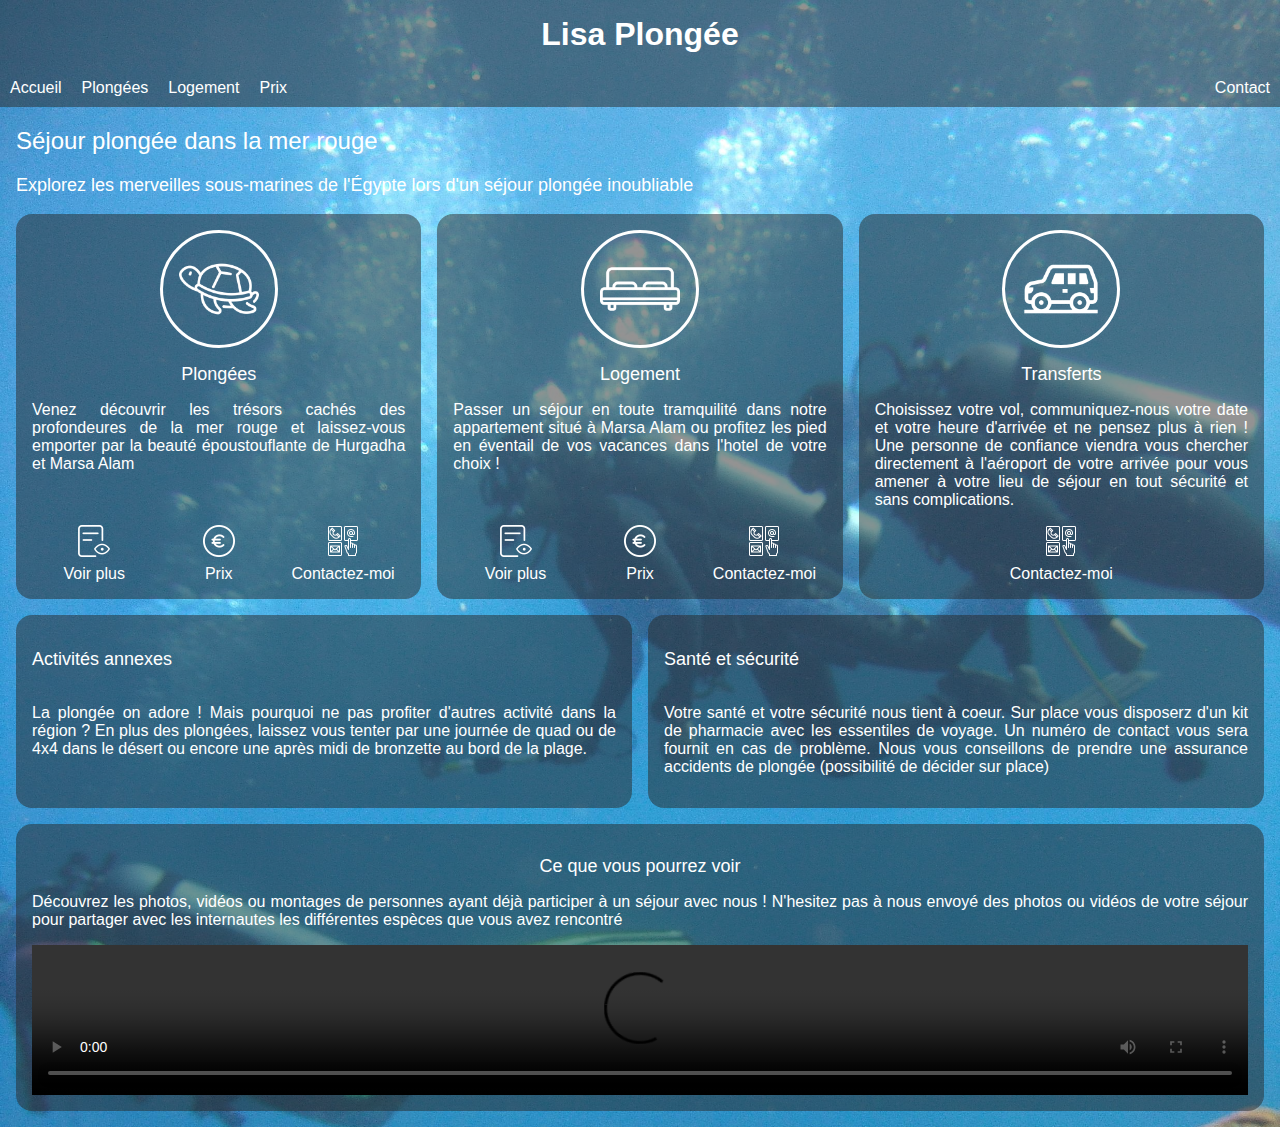
==== commit 95d657e5: "video tortue" ====
--- a/index.html
+++ b/index.html
@@ -48,7 +48,7 @@
                         <p>Passer un séjour en toute tramquilité dans notre appartement situé à Marsa Alam ou profitez les pied en éventail de vos vacances dans l'hotel de votre choix !</p>
                     </div>
                     <div class="card-bottom">
-                        <a href="diving.html" class="image-link">
+                        <a href="appartement.html" class="image-link">
                             <img src="images/index/voir.png"/>
                             <div>Voir plus</div>
                         </a>
@@ -69,7 +69,7 @@
                     </div>
                     <div class="card-description">
                         <h3>Transferts</h3>
-                        <p>Choisisez votre vol, communiquez-nous votre date et votre heure d'arrivée et ne pensez plus à rien ! Une personne de confiance viendra vous chercher directement à l'aéroport de votre arrivée pour vous amener à votre lieu de séjour en tout sécurité et sans complications.</p> 
+                        <p>Choisissez votre vol, communiquez-nous votre date et votre heure d'arrivée et ne pensez plus à rien ! Une personne de confiance viendra vous chercher directement à l'aéroport de votre arrivée pour vous amener à votre lieu de séjour en tout sécurité et sans complications.</p> 
                     </div>
                     <div class="card-bottom">
                         <a href="contact.html" class="image-link">
@@ -98,7 +98,7 @@
                     <h3>Ce que vous pourrez voir</h3>
                     <p>Découvrez les photos, vidéos ou montages de personnes ayant déjà participer à un séjour avec nous ! N'hesitez pas à nous envoyé des photos ou vidéos de votre séjour pour partager avec les internautes les différentes espèces que vous avez rencontré</p>
                 </div>
-                <video>
+                <video controls>
                     <source src="images/index/video.mp4" type="video/mp4">
                 </video>
              </div>
--- a/style.css
+++ b/style.css
@@ -151,16 +151,47 @@
 
 
 
-.card {
+.card, .linkcard {
     background-color: var(--color0_5);
     border-radius: var(--border-radius);
     padding: 1rem;
     display: flex;
     flex-direction: column;
-}
-
-.card-description
-{
+    text-decoration: none;
+    color: var(--color4);
+}
+
+.linkcard
+{
+    align-items: center;
+    gap: 1rem;
+    min-width: 10rem
+}
+
+.linkcard-label {
+    text-decoration: none;
+    color: var(--color3);
+    text-decoration: underline;
+}
+
+.linkcard > img {
+    width: 5rem;
+}
+
+.link-container {
+    display: flex;
+    align-items: stretch;
+    justify-content: center;
+    flex-wrap: wrap;
+    gap : 0.5rem;
+}
+
+.link-container > * {
+    flex: 1;
+    flex-grow: 0;
+}
+
+.card-description {
     flex-grow: 1;
 }
 
@@ -250,9 +281,12 @@
 }
 
 .tab-header-item > img{
-    margin-bottom: 1rem;
     width: 100%;
-}
+    max-height: 3rem;
+    object-fit: contain;
+}
+
+
 
 /* Media Query for Mobile Devices */
 @media (max-width: 480px) {
@@ -362,11 +396,11 @@
 html {
     --border-radius: 1rem;
     --color0: rgb(40, 40, 40);
-    --color0_5: rgb(40, 40, 40, 0.5);
-    --color0_9: rgb(40, 40, 40, 0.7);
+    --color0_5: rgba(40, 40, 40, 0.5);
+    --color0_9: rgba(40, 40, 40, 0.7);
     --color1: rgb(32, 119, 217);
-    --color2: rgb(33, 168, 217);
-    --color3: rgb(130, 228, 230);
+    --color3: rgba(40, 40, 40, 0.5);;
+    --color2: rgba(40, 40, 40, 0.7);
     --color4: rgb(255, 255, 255);
     --color5: rgb(247, 239, 237);
 
@@ -431,7 +465,7 @@
     margin: 0;
 }
 
-header {
+header, footer {
     margin: 0;
     background-color: var(--color0_5);
 }
@@ -452,7 +486,7 @@
     float: right;
 }
   
-nav > ul > li a {
+nav > ul > li a, footer a {
     display: block;
     color: var(--color4);
     text-align: center;
@@ -471,8 +505,12 @@
 /* --- MAIN --- */
 
 video {
-    width: 100%;
     height: auto;
+}
+
+main
+{
+    flex-grow: 1;
 }
 
 /* --- DIAPORAMA IMAGES --- */
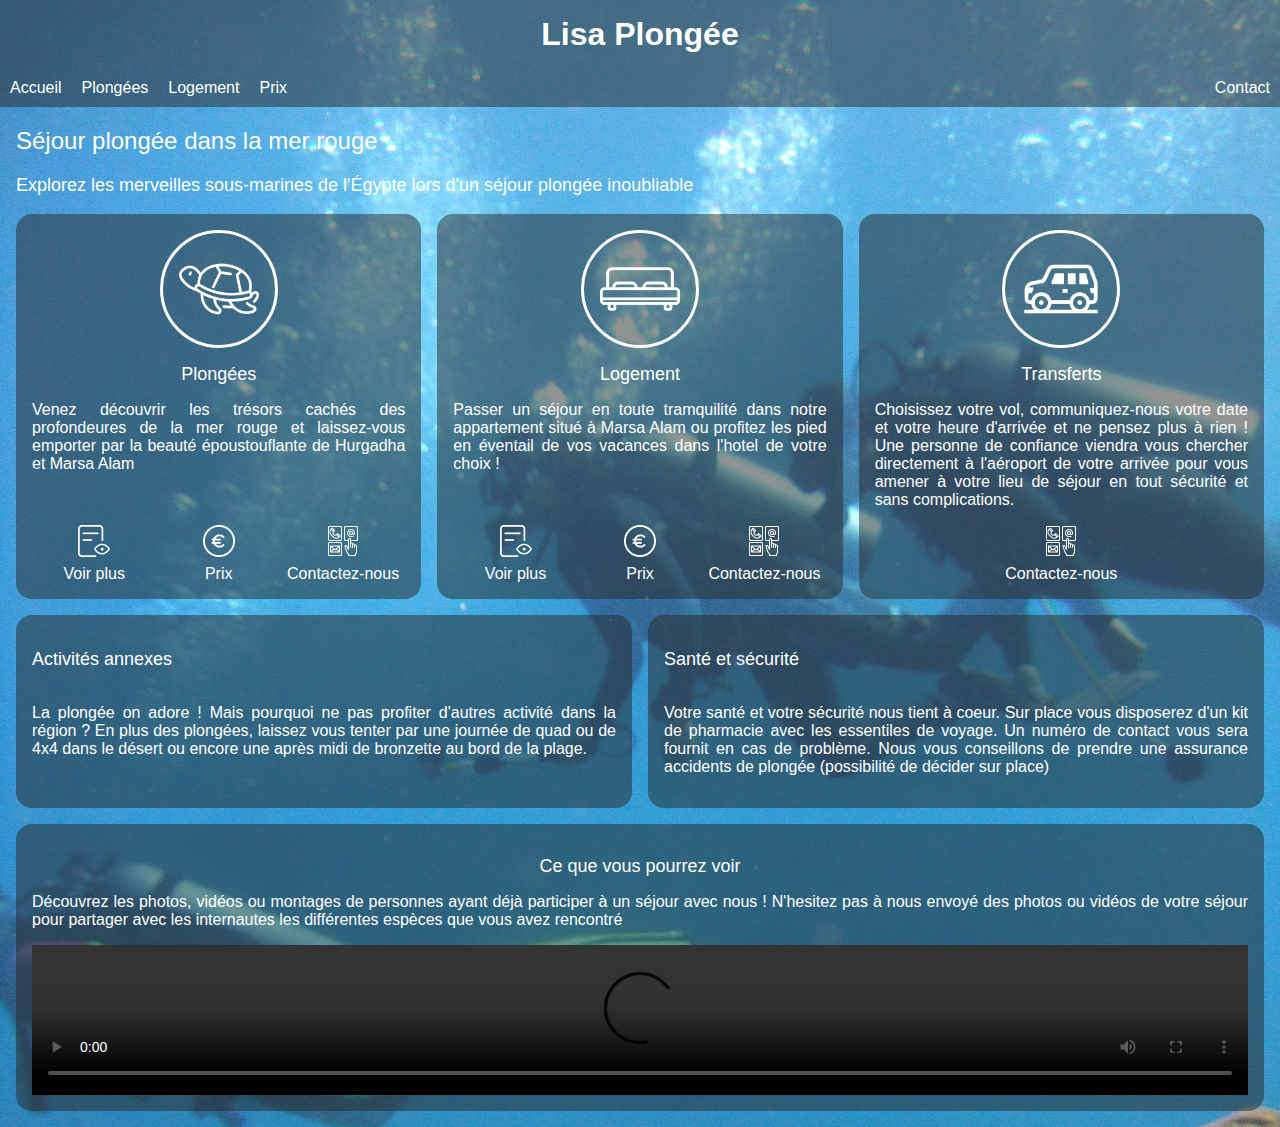
==== commit c820b7b4: "corriger quelques erreurs" ====
--- a/index.html
+++ b/index.html
@@ -34,7 +34,7 @@
                         </a>
                         <a href="contact.html" class="image-link">
                             <img src="images/index/communiquer.png"/>
-                            <div>Contactez-moi</div>
+                            <div>Contactez-nous</div>
                         </a>
                     </div>
                 </div>
@@ -58,7 +58,7 @@
                         </a>
                         <a href="contact.html" class="image-link">
                             <img src="images/index/communiquer.png"/>
-                            <div>Contactez-moi</div>
+                            <div>Contactez-nous</div>
                         </a>
                     </div>
                 </div>
@@ -74,7 +74,7 @@
                     <div class="card-bottom">
                         <a href="contact.html" class="image-link">
                             <img src="images/index/communiquer.png"/>
-                            <div>Contactez-moi</div>
+                            <div>Contactez-nous</div>
                         </a>
                     </div>
                 </div>
@@ -89,7 +89,7 @@
 
                 <div class="card">
                     <h3>Santé et sécurité</h3>
-                    <p>Votre santé et votre sécurité nous tient à coeur. Sur place vous disposerz d'un kit de pharmacie avec les essentiles de voyage. Un numéro de contact vous sera fournit en cas de problème. Nous vous conseillons de prendre une assurance accidents de plongée (possibilité de décider sur place)</p>
+                    <p>Votre santé et votre sécurité nous tient à coeur. Sur place vous disposerez d'un kit de pharmacie avec les essentiles de voyage. Un numéro de contact vous sera fournit en cas de problème. Nous vous conseillons de prendre une assurance accidents de plongée (possibilité de décider sur place)</p>
                 </div>
             </div>
 
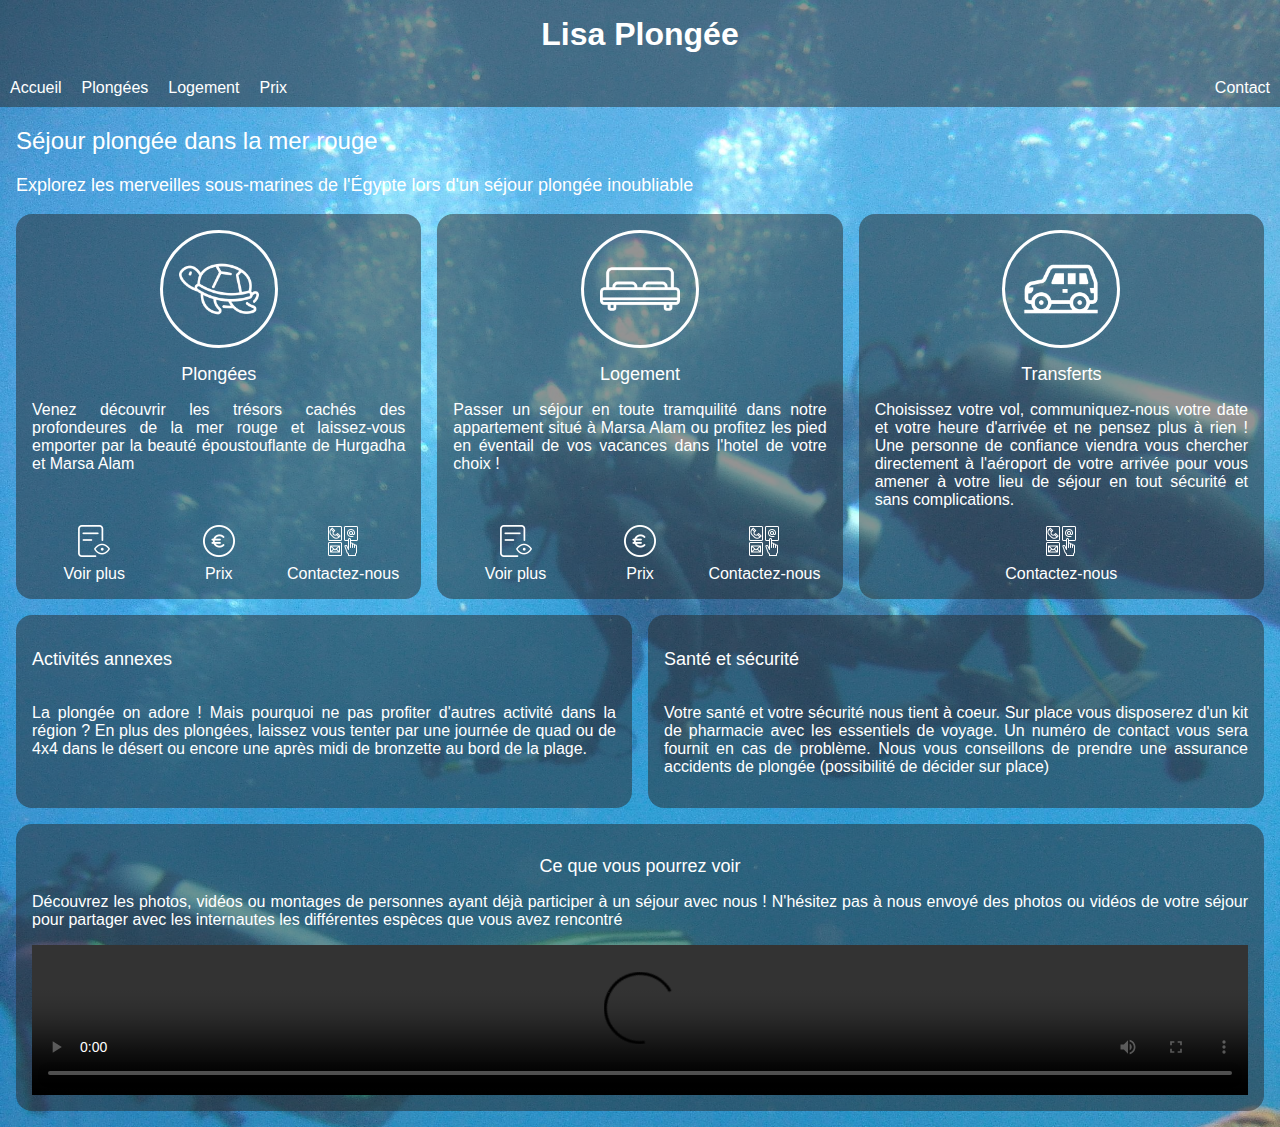
==== commit 6cb85b05: "ajouter zodique" ====
--- a/index.html
+++ b/index.html
@@ -89,14 +89,14 @@
 
                 <div class="card">
                     <h3>Santé et sécurité</h3>
-                    <p>Votre santé et votre sécurité nous tient à coeur. Sur place vous disposerez d'un kit de pharmacie avec les essentiles de voyage. Un numéro de contact vous sera fournit en cas de problème. Nous vous conseillons de prendre une assurance accidents de plongée (possibilité de décider sur place)</p>
+                    <p>Votre santé et votre sécurité nous tient à coeur. Sur place vous disposerez d'un kit de pharmacie avec les essentiels de voyage. Un numéro de contact vous sera fournit en cas de problème. Nous vous conseillons de prendre une assurance accidents de plongée (possibilité de décider sur place)</p>
                 </div>
             </div>
 
             <div class="card">
                 <div class="card-description">
                     <h3>Ce que vous pourrez voir</h3>
-                    <p>Découvrez les photos, vidéos ou montages de personnes ayant déjà participer à un séjour avec nous ! N'hesitez pas à nous envoyé des photos ou vidéos de votre séjour pour partager avec les internautes les différentes espèces que vous avez rencontré</p>
+                    <p>Découvrez les photos, vidéos ou montages de personnes ayant déjà participer à un séjour avec nous ! N'hésitez pas à nous envoyé des photos ou vidéos de votre séjour pour partager avec les internautes les différentes espèces que vous avez rencontré</p>
                 </div>
                 <video controls>
                     <source src="images/index/video.mp4" type="video/mp4">
